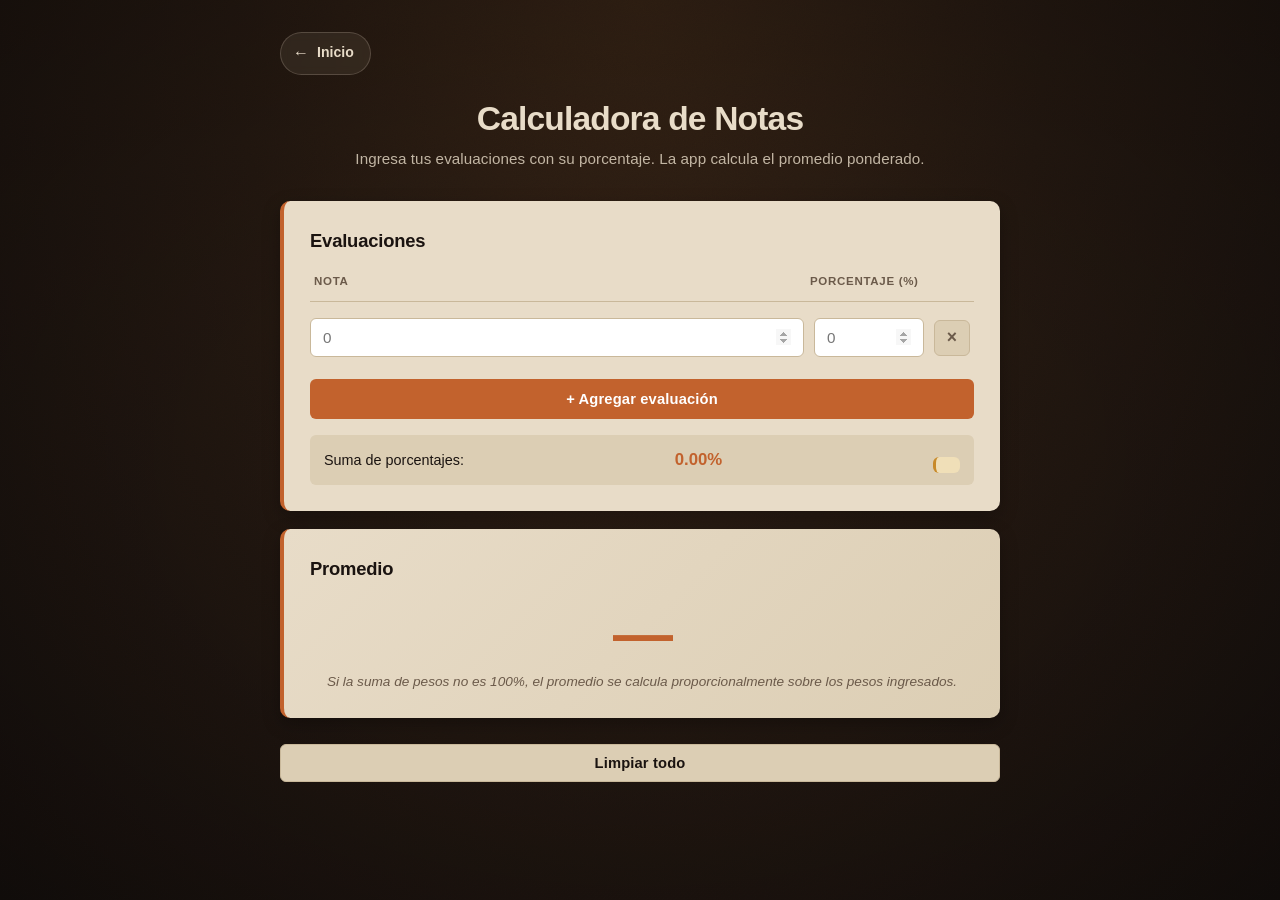
==== calculadora.html @ 3959fab5 "Add files via upload" ====
<!DOCTYPE html>
<html lang="es">
<head>
  <meta charset="UTF-8" />
  <meta name="viewport" content="width=device-width, initial-scale=1.0" />
  <title>Calculadora de Notas</title>
  <link rel="stylesheet" href="theme.css?v=4" />
  <link rel="stylesheet" href="animations.css" />
  <link rel="stylesheet" href="calculadora.css?v=2" />
</head>
<body>
  <main class="container">
    <a href="index.html" class="back-link">Inicio</a>
    <h1>Calculadora de Notas</h1>
    <p class="subtitle">Ingresa tus evaluaciones con su porcentaje. La app calcula el promedio ponderado.</p>

    <section class="card">
      <h2>Evaluaciones</h2>

      <div class="evaluations-header">
        <span>Nota</span>
        <span>Porcentaje (%)</span>
        <span></span>
      </div>

      <div id="evaluations-list"></div>

      <button id="add-btn" type="button" class="btn btn-secondary">+ Agregar evaluación</button>

      <div class="weights-info">
        Suma de porcentajes: <strong id="weights-sum">0%</strong>
        <span id="weights-warning" class="warning"></span>
      </div>
    </section>

    <section class="card result-card">
      <h2>Promedio</h2>
      <div id="result" class="result">—</div>
      <p class="hint">Si la suma de pesos no es 100%, el promedio se calcula proporcionalmente sobre los pesos ingresados.</p>
    </section>

    <button id="reset-btn" type="button" class="btn btn-ghost">Limpiar todo</button>
  </main>

  <script src="calculadora.js?v=2"></script>
</body>
</html>
---- theme.css ----
/* Paleta del proyecto — café oscuro cálido */
:root {
  --bg-1: #2B1D14;          /* fondo café oscuro */
  --bg-2: #1A1310;          /* negro carbón (más oscuro para gradiente) */
  --surface: #E8DCC8;       /* crema tostado (tarjetas, superficies) */
  --surface-alt: #DCCEB4;   /* crema tostado más oscuro (hover, secondary) */
  --surface-deep: #3A2A1E;  /* superficie marrón para cards sobre fondo oscuro */
  --accent: #C2622D;        /* cobre / naranja quemado */
  --accent-hover: #A8511F;  /* acento más oscuro para hover */
  --accent-soft: rgba(194, 98, 45, 0.15);
  --text: #1A1310;          /* negro carbón */
  --text-on-dark: #E8DCC8;  /* texto crema sobre fondo oscuro */
  --text-muted: #6B5A4A;    /* texto secundario sobre crema */
  --border: #C9B89A;        /* borde sutil sobre crema */
  --success: #4A7A4A;       /* verde para aprobado */
  --success-soft: #DCEAD8;
  --danger: #B85A52;        /* rojo para reprobado */
  --danger-soft: #F0D8D2;
  --warning: #C88A2A;
  --warning-soft: #F0DFB8;
  --radius: 10px;
  --radius-sm: 6px;
  --shadow-sm: 0 2px 6px rgba(0, 0, 0, 0.18);
  --shadow: 0 6px 18px rgba(0, 0, 0, 0.28);
  --shadow-lg: 0 12px 32px rgba(0, 0, 0, 0.4);
  --transition: 0.18s ease;
}

/* Reset */
* {
  box-sizing: border-box;
  margin: 0;
  padding: 0;
}

/* Estilos base compartidos por todas las páginas */
html {
  -webkit-text-size-adjust: 100%;
}

body {
  font-family: "Inter", -apple-system, BlinkMacSystemFont, "Segoe UI Variable", "Segoe UI", Roboto, "Helvetica Neue", Arial, sans-serif;
  /* Tres capas en el fondo, de arriba a abajo:
     1) Viñeta sutil en los bordes
     2) Grano de ruido (textura)
     3) Gradiente radial cálido que "ilumina" desde el centro */
  background:
    radial-gradient(ellipse at center, transparent 0%, rgba(0, 0, 0, 0.35) 100%),
    url("data:image/svg+xml;utf8,<svg xmlns='http://www.w3.org/2000/svg' width='160' height='160'><filter id='n'><feTurbulence type='fractalNoise' baseFrequency='0.9' numOctaves='2' stitchTiles='stitch'/><feColorMatrix values='0 0 0 0 0  0 0 0 0 0  0 0 0 0 0  0 0 0 0.08 0'/></filter><rect width='100%' height='100%' filter='url(%23n)'/></svg>"),
    radial-gradient(ellipse at top, #3D2818 0%, var(--bg-1) 45%, var(--bg-2) 100%);
  background-attachment: fixed;
  min-height: 100vh;
  padding: 32px 20px;
  color: var(--text);
  line-height: 1.55;
  font-feature-settings: "cv11", "ss01", "ss03";
  -webkit-font-smoothing: antialiased;
  -moz-osx-font-smoothing: grayscale;
}

.container {
  max-width: 720px;
  margin: 0 auto;
}

h1 {
  color: var(--text-on-dark);
  font-size: 2.1rem;
  font-weight: 700;
  letter-spacing: -0.025em;
  margin-bottom: 8px;
  text-align: center;
  line-height: 1.2;
}

h2 {
  letter-spacing: -0.015em;
}

.subtitle {
  color: var(--text-on-dark);
  opacity: 0.8;
  text-align: center;
  margin-bottom: 30px;
  font-size: 0.95rem;
  font-weight: 400;
  letter-spacing: 0.005em;
}

.back-link {
  display: inline-flex;
  align-items: center;
  gap: 8px;
  color: var(--text-on-dark);
  text-decoration: none;
  font-size: 0.88rem;
  font-weight: 600;
  margin-bottom: 24px;
  padding: 8px 16px 8px 12px;
  background: rgba(232, 220, 200, 0.08);
  border: 1px solid rgba(232, 220, 200, 0.2);
  border-radius: 999px;
  backdrop-filter: blur(4px);
  -webkit-backdrop-filter: blur(4px);
  transition: background var(--transition), border-color var(--transition), transform var(--transition), box-shadow var(--transition);
}

.back-link::before {
  content: "←";
  font-size: 1rem;
  transition: transform var(--transition);
}

.back-link:hover {
  background: rgba(232, 220, 200, 0.15);
  border-color: var(--accent);
  text-decoration: none;
  transform: translateX(-2px);
  box-shadow: 0 4px 12px rgba(0, 0, 0, 0.25);
}

.back-link:hover::before {
  transform: translateX(-3px);
}

.back-link:focus-visible {
  outline: 2px solid var(--accent);
  outline-offset: 3px;
}

/* Focus visible global para accesibilidad */
button:focus-visible,
a:focus-visible {
  outline: 2px solid var(--accent);
  outline-offset: 3px;
}
---- animations.css ----
/* Animaciones compartidas — respetan prefers-reduced-motion */

/* Entrada: fade + slide hacia arriba. Aplicar con la clase .anim-enter */
@keyframes animFadeUp {
  from {
    opacity: 0;
    transform: translateY(8px);
  }
  to {
    opacity: 1;
    transform: translateY(0);
  }
}

/* Entrada más notoria para cards y elementos que aparecen después */
@keyframes animFadeUpLg {
  from {
    opacity: 0;
    transform: translateY(16px);
  }
  to {
    opacity: 1;
    transform: translateY(0);
  }
}

/* Entrada del resultado de la calculadora */
@keyframes animResultIn {
  0% {
    opacity: 0;
    transform: scale(0.9);
  }
  60% {
    transform: scale(1.04);
  }
  100% {
    opacity: 1;
    transform: scale(1);
  }
}

/* Entrada del warning (un pequeño shake para llamar la atención) */
@keyframes animShake {
  0%, 100% { transform: translateX(0); }
  20% { transform: translateX(-4px); }
  40% { transform: translateX(4px); }
  60% { transform: translateX(-2px); }
  80% { transform: translateX(2px); }
}

/* Filas de la tabla de escala entrando escalonadas */
@keyframes animRowIn {
  from {
    opacity: 0;
    transform: translateY(4px);
  }
  to {
    opacity: 1;
    transform: translateY(0);
  }
}

/* Pulso del número de nota aprobado/reprobado */
@keyframes animNotaPulse {
  0%, 100% { transform: scale(1); }
  50% { transform: scale(1.08); }
}

/* Clases utilitarias */
.anim-enter {
  animation: animFadeUp 0.4s ease-out both;
}

.anim-card {
  animation: animFadeUpLg 0.45s ease-out both;
}

.anim-result {
  animation: animResultIn 0.4s cubic-bezier(0.34, 1.56, 0.64, 1) both;
}

.anim-shake {
  animation: animShake 0.4s ease-in-out;
}

.anim-row {
  animation: animRowIn 0.3s ease-out both;
}

.anim-pulse {
  animation: animNotaPulse 0.5s ease-in-out;
}

/* Delays escalonados para hijos directos */
.anim-stagger > * {
  animation: animFadeUp 0.4s ease-out both;
}
.anim-stagger > *:nth-child(1) { animation-delay: 0.05s; }
.anim-stagger > *:nth-child(2) { animation-delay: 0.10s; }
.anim-stagger > *:nth-child(3) { animation-delay: 0.15s; }
.anim-stagger > *:nth-child(4) { animation-delay: 0.20s; }
.anim-stagger > *:nth-child(5) { animation-delay: 0.25s; }
.anim-stagger > *:nth-child(6) { animation-delay: 0.30s; }
.anim-stagger > *:nth-child(7) { animation-delay: 0.35s; }
.anim-stagger > *:nth-child(8) { animation-delay: 0.40s; }

/* Accesibilidad: respetar preferencia del usuario */
@media (prefers-reduced-motion: reduce) {
  *,
  *::before,
  *::after {
    animation-duration: 0.01ms !important;
    animation-iteration-count: 1 !important;
    transition-duration: 0.01ms !important;
  }
}
---- calculadora.css ----
/* Calculadora de Notas — estilos (paleta cálida café/cobre) */
/* Reset, body, container, h1, subtitle y back-link viven en theme.css */

.card {
  background: var(--surface);
  border-radius: var(--radius);
  padding: 26px;
  margin-bottom: 18px;
  box-shadow: var(--shadow);
  border-left: 4px solid var(--accent);
  color: var(--text);
}

.card h2 {
  font-size: 1.15rem;
  font-weight: 700;
  margin-bottom: 18px;
  color: var(--text);
  text-align: left;
  letter-spacing: -0.01em;
}

.evaluations-header,
.evaluation-row {
  display: grid;
  grid-template-columns: 1fr 110px 40px;
  gap: 10px;
  align-items: center;
}

.evaluations-header {
  font-size: 0.72rem;
  text-transform: uppercase;
  letter-spacing: 0.06em;
  color: var(--text-muted);
  font-weight: 700;
  padding: 0 4px 10px;
  border-bottom: 1px solid var(--border);
  margin-bottom: 12px;
}

.evaluation-row {
  margin-bottom: 8px;
  padding: 4px 0;
  transition: opacity var(--transition);
}

input[type="text"],
input[type="number"] {
  width: 100%;
  padding: 10px 12px;
  border: 1px solid var(--border);
  background: #fff;
  border-radius: var(--radius-sm);
  font-size: 0.95rem;
  font-family: inherit;
  color: var(--text);
  transition: border-color var(--transition), box-shadow var(--transition);
  font-variant-numeric: tabular-nums;
}

input[type="text"]:hover,
input[type="number"]:hover:not(:disabled) {
  border-color: var(--text-muted);
}

input[type="text"]:focus,
input[type="number"]:focus {
  outline: none;
  border-color: var(--accent);
  box-shadow: 0 0 0 3px var(--accent-soft);
}

input[type="number"]:disabled {
  background: var(--surface-alt);
  color: var(--text-muted);
  cursor: not-allowed;
  border-color: var(--border);
  opacity: 0.7;
}

input[type="number"]::-webkit-outer-spin-button,
input[type="number"]::-webkit-inner-spin-button {
  opacity: 0.5;
}

/* Ocultar flechas del number input pero mantener funcionalidad */
input[type="number"] {
  -moz-appearance: textfield;
}

.remove-btn {
  background: var(--surface-alt);
  color: var(--text-muted);
  border: 1px solid var(--border);
  border-radius: var(--radius-sm);
  width: 36px;
  height: 36px;
  font-size: 1.1rem;
  cursor: pointer;
  font-weight: 600;
  transition: background var(--transition), color var(--transition), border-color var(--transition);
  display: inline-flex;
  align-items: center;
  justify-content: center;
  line-height: 1;
}

.remove-btn:hover {
  background: var(--danger-soft);
  color: var(--danger);
  border-color: var(--danger);
}

.btn {
  display: inline-flex;
  align-items: center;
  justify-content: center;
  gap: 6px;
  padding: 10px 18px;
  border: none;
  border-radius: var(--radius-sm);
  font-size: 0.92rem;
  font-weight: 600;
  cursor: pointer;
  font-family: inherit;
  transition: background var(--transition), transform 0.08s ease, box-shadow var(--transition);
  letter-spacing: 0.01em;
}

.btn:active {
  transform: scale(0.97);
}

.btn-secondary {
  background: var(--accent);
  color: #fff;
  margin-top: 10px;
  width: 100%;
  padding: 12px 18px;
}

.btn-secondary:hover {
  background: var(--accent-hover);
  box-shadow: var(--shadow-sm);
}

.btn-ghost {
  background: var(--surface-alt);
  color: var(--text);
  margin-top: 8px;
  border: 1px solid var(--border);
  width: 100%;
  padding: 10px 18px;
}

.btn-ghost:hover {
  background: var(--danger-soft);
  color: var(--danger);
  border-color: var(--danger);
}

.weights-info {
  margin-top: 16px;
  padding: 12px 14px;
  background: var(--surface-alt);
  border-radius: var(--radius-sm);
  font-size: 0.9rem;
  color: var(--text);
  display: flex;
  align-items: center;
  justify-content: space-between;
  flex-wrap: wrap;
  gap: 8px;
}

.weights-info strong {
  color: var(--accent);
  font-variant-numeric: tabular-nums;
  font-size: 1.05rem;
}

.warning {
  display: block;
  margin-top: 10px;
  padding: 8px 12px;
  background: var(--warning-soft);
  color: var(--warning);
  border-radius: var(--radius-sm);
  font-size: 0.85rem;
  border-left: 3px solid var(--warning);
  font-weight: 500;
}

.result-card {
  text-align: center;
  background: linear-gradient(135deg, var(--surface) 0%, var(--surface-alt) 100%);
}

.result {
  font-size: 3.75rem;
  font-weight: 700;
  color: var(--accent);
  margin: 8px 0 4px;
  font-variant-numeric: tabular-nums;
  letter-spacing: -0.03em;
  line-height: 1.05;
}

.hint {
  color: var(--text-muted);
  font-size: 0.85rem;
  font-style: italic;
  margin-top: 6px;
}

@media (max-width: 540px) {
  .evaluations-header {
    display: none;
  }

  .evaluation-row {
    grid-template-columns: 1fr 1fr;
    grid-template-areas:
      "nota peso"
      "remove remove";
    gap: 8px;
    padding: 12px;
    background: var(--surface-alt);
    border-radius: var(--radius-sm);
    border: 1px solid var(--border);
  }

  .evaluation-row input:nth-child(1) { grid-area: nota; }
  .evaluation-row input:nth-child(2) { grid-area: peso; }
  .evaluation-row button { grid-area: remove; justify-self: end; }

  .card {
    padding: 20px;
  }

  .result {
    font-size: 3rem;
  }
}
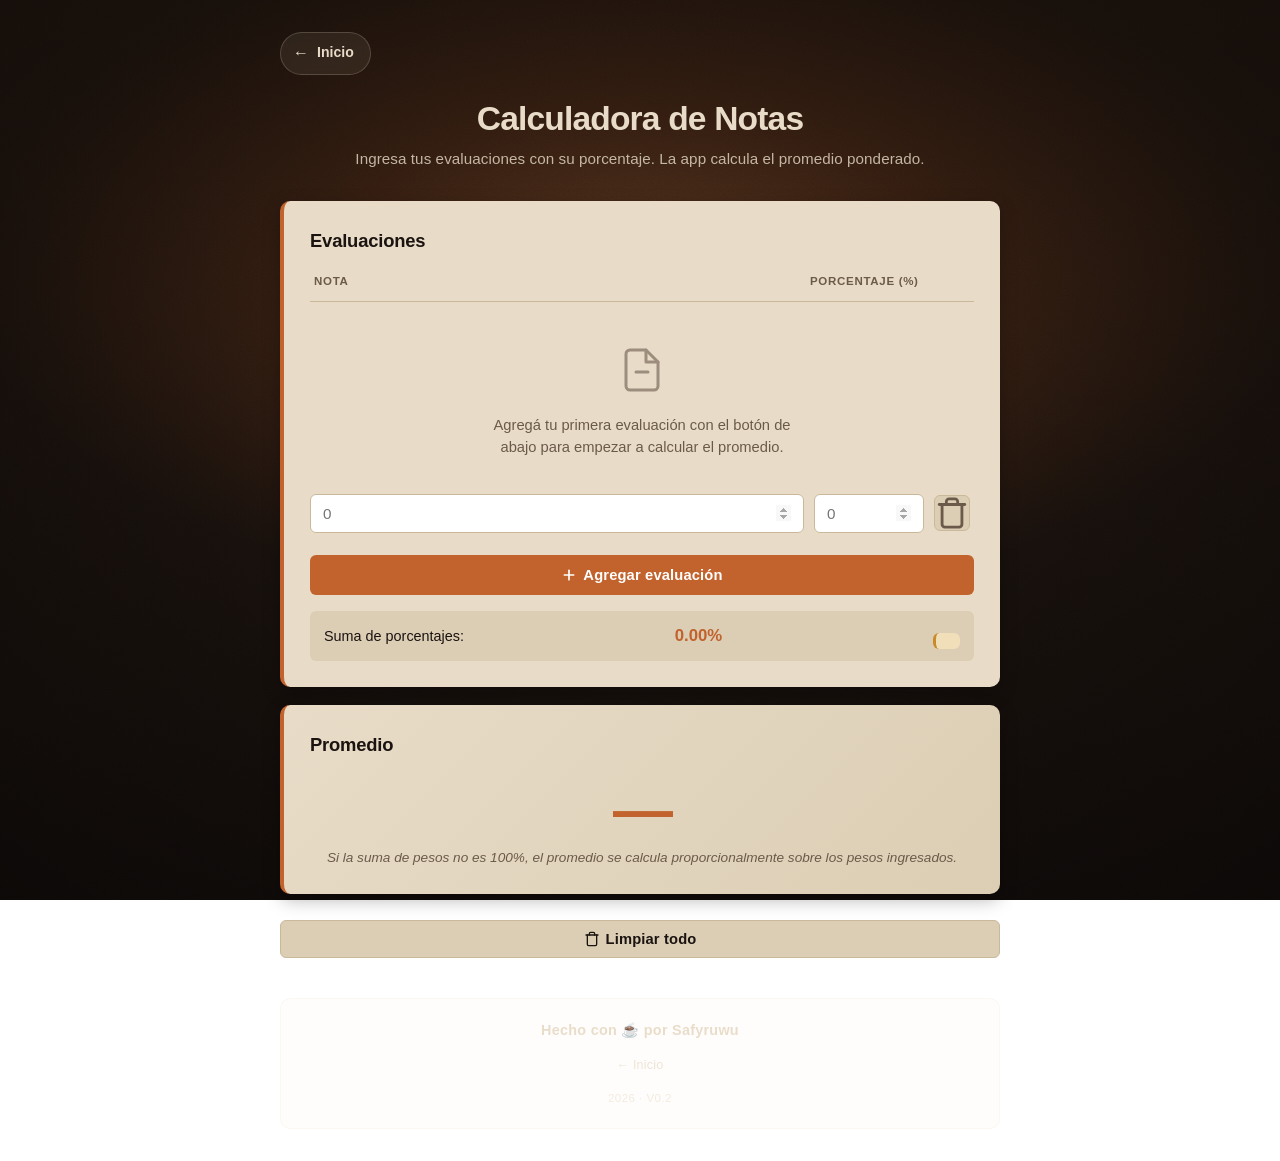
==== commit ed43e866: "Add files via upload" ====
--- a/calculadora.html
+++ b/calculadora.html
@@ -4,9 +4,10 @@
   <meta charset="UTF-8" />
   <meta name="viewport" content="width=device-width, initial-scale=1.0" />
   <title>Calculadora de Notas</title>
-  <link rel="stylesheet" href="theme.css?v=4" />
+  <link rel="stylesheet" href="theme.css?v=6" />
   <link rel="stylesheet" href="animations.css" />
-  <link rel="stylesheet" href="calculadora.css?v=2" />
+  <link rel="stylesheet" href="toasts.css?v=2" />
+  <link rel="stylesheet" href="calculadora.css?v=3" />
 </head>
 <body>
   <main class="container">
@@ -25,7 +26,7 @@
 
       <div id="evaluations-list"></div>
 
-      <button id="add-btn" type="button" class="btn btn-secondary">+ Agregar evaluación</button>
+      <button id="add-btn" type="button" class="btn btn-secondary">Agregar evaluación</button>
 
       <div class="weights-info">
         Suma de porcentajes: <strong id="weights-sum">0%</strong>
@@ -33,15 +34,17 @@
       </div>
     </section>
 
-    <section class="card result-card">
+    <section class="card result-card" aria-live="polite">
       <h2>Promedio</h2>
-      <div id="result" class="result">—</div>
+      <div id="result" class="result" aria-label="Promedio calculado">—</div>
       <p class="hint">Si la suma de pesos no es 100%, el promedio se calcula proporcionalmente sobre los pesos ingresados.</p>
     </section>
 
     <button id="reset-btn" type="button" class="btn btn-ghost">Limpiar todo</button>
   </main>
 
-  <script src="calculadora.js?v=2"></script>
+  <script src="ui.js"></script>
+  <script src="calculadora.js?v=3"></script>
+  <script src="footer.js?v=2"></script>
 </body>
 </html>
--- a/theme.css
+++ b/theme.css
@@ -40,14 +40,16 @@
 
 body {
   font-family: "Inter", -apple-system, BlinkMacSystemFont, "Segoe UI Variable", "Segoe UI", Roboto, "Helvetica Neue", Arial, sans-serif;
-  /* Tres capas en el fondo, de arriba a abajo:
-     1) Viñeta sutil en los bordes
+  /* Cuatro capas en el fondo, de arriba a abajo:
+     1) Viñeta oscura en los bordes
      2) Grano de ruido (textura)
-     3) Gradiente radial cálido que "ilumina" desde el centro */
+     3) Halo cálido radial que ilumina la zona del contenido
+     4) Base de gradiente vertical café */
   background:
-    radial-gradient(ellipse at center, transparent 0%, rgba(0, 0, 0, 0.35) 100%),
-    url("data:image/svg+xml;utf8,<svg xmlns='http://www.w3.org/2000/svg' width='160' height='160'><filter id='n'><feTurbulence type='fractalNoise' baseFrequency='0.9' numOctaves='2' stitchTiles='stitch'/><feColorMatrix values='0 0 0 0 0  0 0 0 0 0  0 0 0 0 0  0 0 0 0.08 0'/></filter><rect width='100%' height='100%' filter='url(%23n)'/></svg>"),
-    radial-gradient(ellipse at top, #3D2818 0%, var(--bg-1) 45%, var(--bg-2) 100%);
+    radial-gradient(ellipse at center, transparent 0%, rgba(0, 0, 0, 0.45) 100%),
+    url("data:image/svg+xml;utf8,<svg xmlns='http://www.w3.org/2000/svg' width='160' height='160'><filter id='n'><feTurbulence type='fractalNoise' baseFrequency='0.85' numOctaves='2' stitchTiles='stitch'/><feColorMatrix values='0 0 0 0 0  0 0 0 0 0  0 0 0 0 0  0 0 0 0.15 0'/></filter><rect width='100%' height='100%' filter='url(%23n)'/></svg>"),
+    radial-gradient(ellipse 70% 50% at 50% 30%, #6B4226 0%, #4A2A18 35%, transparent 75%),
+    linear-gradient(180deg, var(--bg-1) 0%, var(--bg-2) 100%);
   background-attachment: fixed;
   min-height: 100vh;
   padding: 32px 20px;
@@ -134,3 +136,10 @@
   outline: 2px solid var(--accent);
   outline-offset: 3px;
 }
+
+/* SVGs dentro de botones: tamaño consistente */
+.btn svg {
+  width: 16px;
+  height: 16px;
+  flex-shrink: 0;
+}
--- a/toasts.css
+++ b/toasts.css
@@ -0,0 +1,286 @@
+/* Toasts — mensajes que aparecen y se desvanecen automáticamente */
+
+.toast-container {
+  position: fixed;
+  top: 24px;
+  right: 24px;
+  z-index: 9999;
+  display: flex;
+  flex-direction: column;
+  gap: 10px;
+  pointer-events: none;
+  max-width: calc(100vw - 48px);
+}
+
+.toast {
+  display: flex;
+  align-items: center;
+  gap: 10px;
+  padding: 12px 16px;
+  background: var(--surface);
+  color: var(--text);
+  border-radius: var(--radius-sm);
+  box-shadow: var(--shadow-lg);
+  border-left: 4px solid var(--accent);
+  font-size: 0.9rem;
+  font-weight: 500;
+  min-width: 240px;
+  max-width: 360px;
+  pointer-events: auto;
+  animation: toastIn 0.3s cubic-bezier(0.34, 1.56, 0.64, 1) both;
+}
+
+.toast.toast-out {
+  animation: toastOut 0.25s ease-in both;
+}
+
+.toast-success {
+  border-left-color: var(--success);
+}
+
+.toast-error {
+  border-left-color: var(--danger);
+}
+
+.toast-info {
+  border-left-color: var(--accent);
+}
+
+.toast svg {
+  flex-shrink: 0;
+  width: 20px;
+  height: 20px;
+}
+
+.toast-success svg { color: var(--success); }
+.toast-error svg { color: var(--danger); }
+.toast-info svg { color: var(--accent); }
+
+@keyframes toastIn {
+  from {
+    opacity: 0;
+    transform: translateX(20px) scale(0.95);
+  }
+  to {
+    opacity: 1;
+    transform: translateX(0) scale(1);
+  }
+}
+
+@keyframes toastOut {
+  to {
+    opacity: 0;
+    transform: translateX(20px) scale(0.95);
+  }
+}
+
+@media (max-width: 540px) {
+  .toast-container {
+    top: 12px;
+    right: 12px;
+    left: 12px;
+  }
+
+  .toast {
+    min-width: 0;
+    max-width: none;
+  }
+}
+
+/* Inline confirm — reemplazo de window.confirm() */
+.confirm-overlay {
+  position: fixed;
+  inset: 0;
+  background: rgba(0, 0, 0, 0.55);
+  display: flex;
+  align-items: center;
+  justify-content: center;
+  z-index: 10000;
+  padding: 20px;
+  animation: overlayIn 0.2s ease-out both;
+}
+
+.confirm-dialog {
+  background: var(--surface);
+  color: var(--text);
+  border-radius: var(--radius);
+  padding: 24px;
+  max-width: 400px;
+  width: 100%;
+  box-shadow: var(--shadow-lg);
+  border-left: 4px solid var(--accent);
+  animation: dialogIn 0.25s cubic-bezier(0.34, 1.56, 0.64, 1) both;
+}
+
+.confirm-dialog h3 {
+  font-size: 1.05rem;
+  font-weight: 700;
+  margin-bottom: 8px;
+  letter-spacing: -0.01em;
+}
+
+.confirm-dialog p {
+  font-size: 0.92rem;
+  color: var(--text-muted);
+  margin-bottom: 18px;
+  line-height: 1.5;
+}
+
+.confirm-actions {
+  display: flex;
+  gap: 8px;
+  justify-content: flex-end;
+}
+
+.confirm-actions .btn {
+  width: auto;
+  margin: 0;
+  padding: 8px 16px;
+  font-size: 0.88rem;
+}
+
+.confirm-cancel {
+  background: var(--surface-alt);
+  color: var(--text);
+  border: 1px solid var(--border);
+}
+
+.confirm-cancel:hover {
+  background: var(--border);
+}
+
+.confirm-ok {
+  background: var(--accent);
+  color: #fff;
+}
+
+.confirm-ok:hover {
+  background: var(--accent-hover);
+}
+
+.confirm-ok.danger {
+  background: var(--danger);
+}
+
+.confirm-ok.danger:hover {
+  background: #8B2E2E;
+}
+
+@keyframes overlayIn {
+  from { opacity: 0; }
+  to { opacity: 1; }
+}
+
+@keyframes dialogIn {
+  from {
+    opacity: 0;
+    transform: scale(0.92) translateY(8px);
+  }
+  to {
+    opacity: 1;
+    transform: scale(1) translateY(0);
+  }
+}
+
+/* Empty state */
+.empty-state {
+  text-align: center;
+  padding: 32px 16px;
+  color: var(--text-muted);
+}
+
+.empty-state svg {
+  width: 48px;
+  height: 48px;
+  margin-bottom: 12px;
+  opacity: 0.6;
+  color: var(--text-muted);
+}
+
+.empty-state p {
+  font-size: 0.92rem;
+  line-height: 1.5;
+  max-width: 320px;
+  margin: 0 auto;
+}
+
+/* Loading spinner */
+.loading-state {
+  display: flex;
+  flex-direction: column;
+  align-items: center;
+  justify-content: center;
+  padding: 40px 16px;
+  color: var(--text-muted);
+  gap: 12px;
+}
+
+.spinner {
+  width: 28px;
+  height: 28px;
+  border: 3px solid var(--border);
+  border-top-color: var(--accent);
+  border-radius: 50%;
+  animation: spin 0.7s linear infinite;
+}
+
+@keyframes spin {
+  to { transform: rotate(360deg); }
+}
+
+/* Footer */
+.site-footer {
+  text-align: center;
+  margin-top: 40px;
+  padding: 20px 24px;
+  background: rgba(232, 220, 200, 0.08);
+  border: 1px solid rgba(232, 220, 200, 0.18);
+  border-radius: var(--radius);
+  backdrop-filter: blur(6px);
+  -webkit-backdrop-filter: blur(6px);
+  color: var(--text-on-dark);
+  font-size: 0.82rem;
+  letter-spacing: 0.02em;
+  display: flex;
+  flex-direction: column;
+  align-items: center;
+  gap: 10px;
+}
+
+.site-footer-main {
+  font-weight: 600;
+  font-size: 0.9rem;
+  opacity: 0.95;
+}
+
+.site-footer-links {
+  display: flex;
+  gap: 6px;
+  flex-wrap: wrap;
+  justify-content: center;
+}
+
+.site-footer-links a {
+  color: var(--text-on-dark);
+  text-decoration: none;
+  padding: 4px 10px;
+  border-radius: 999px;
+  font-size: 0.78rem;
+  font-weight: 500;
+  opacity: 0.75;
+  border: 1px solid transparent;
+  transition: opacity var(--transition), background var(--transition), border-color var(--transition);
+}
+
+.site-footer-links a:hover {
+  opacity: 1;
+  background: rgba(232, 220, 200, 0.1);
+  border-color: rgba(232, 220, 200, 0.25);
+}
+
+.site-footer-meta {
+  font-size: 0.72rem;
+  opacity: 0.55;
+  letter-spacing: 0.04em;
+  text-transform: uppercase;
+}
